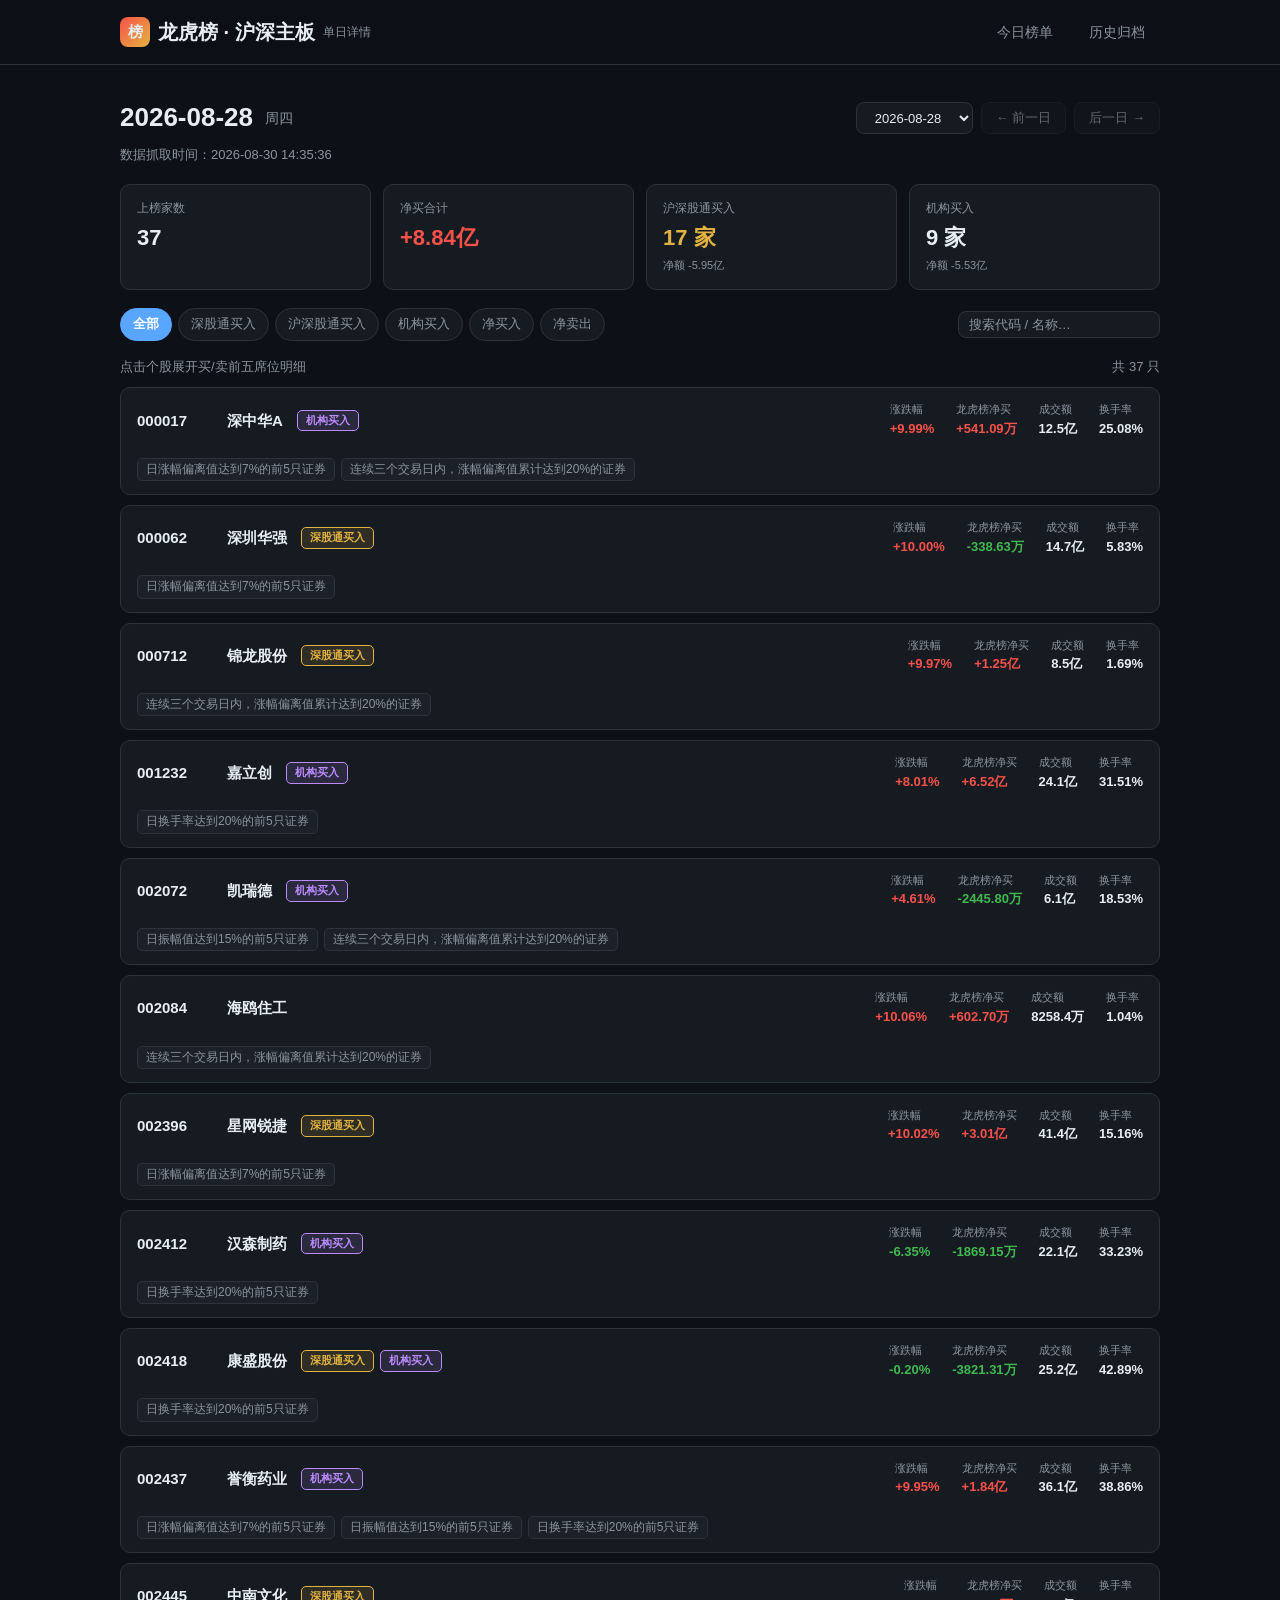
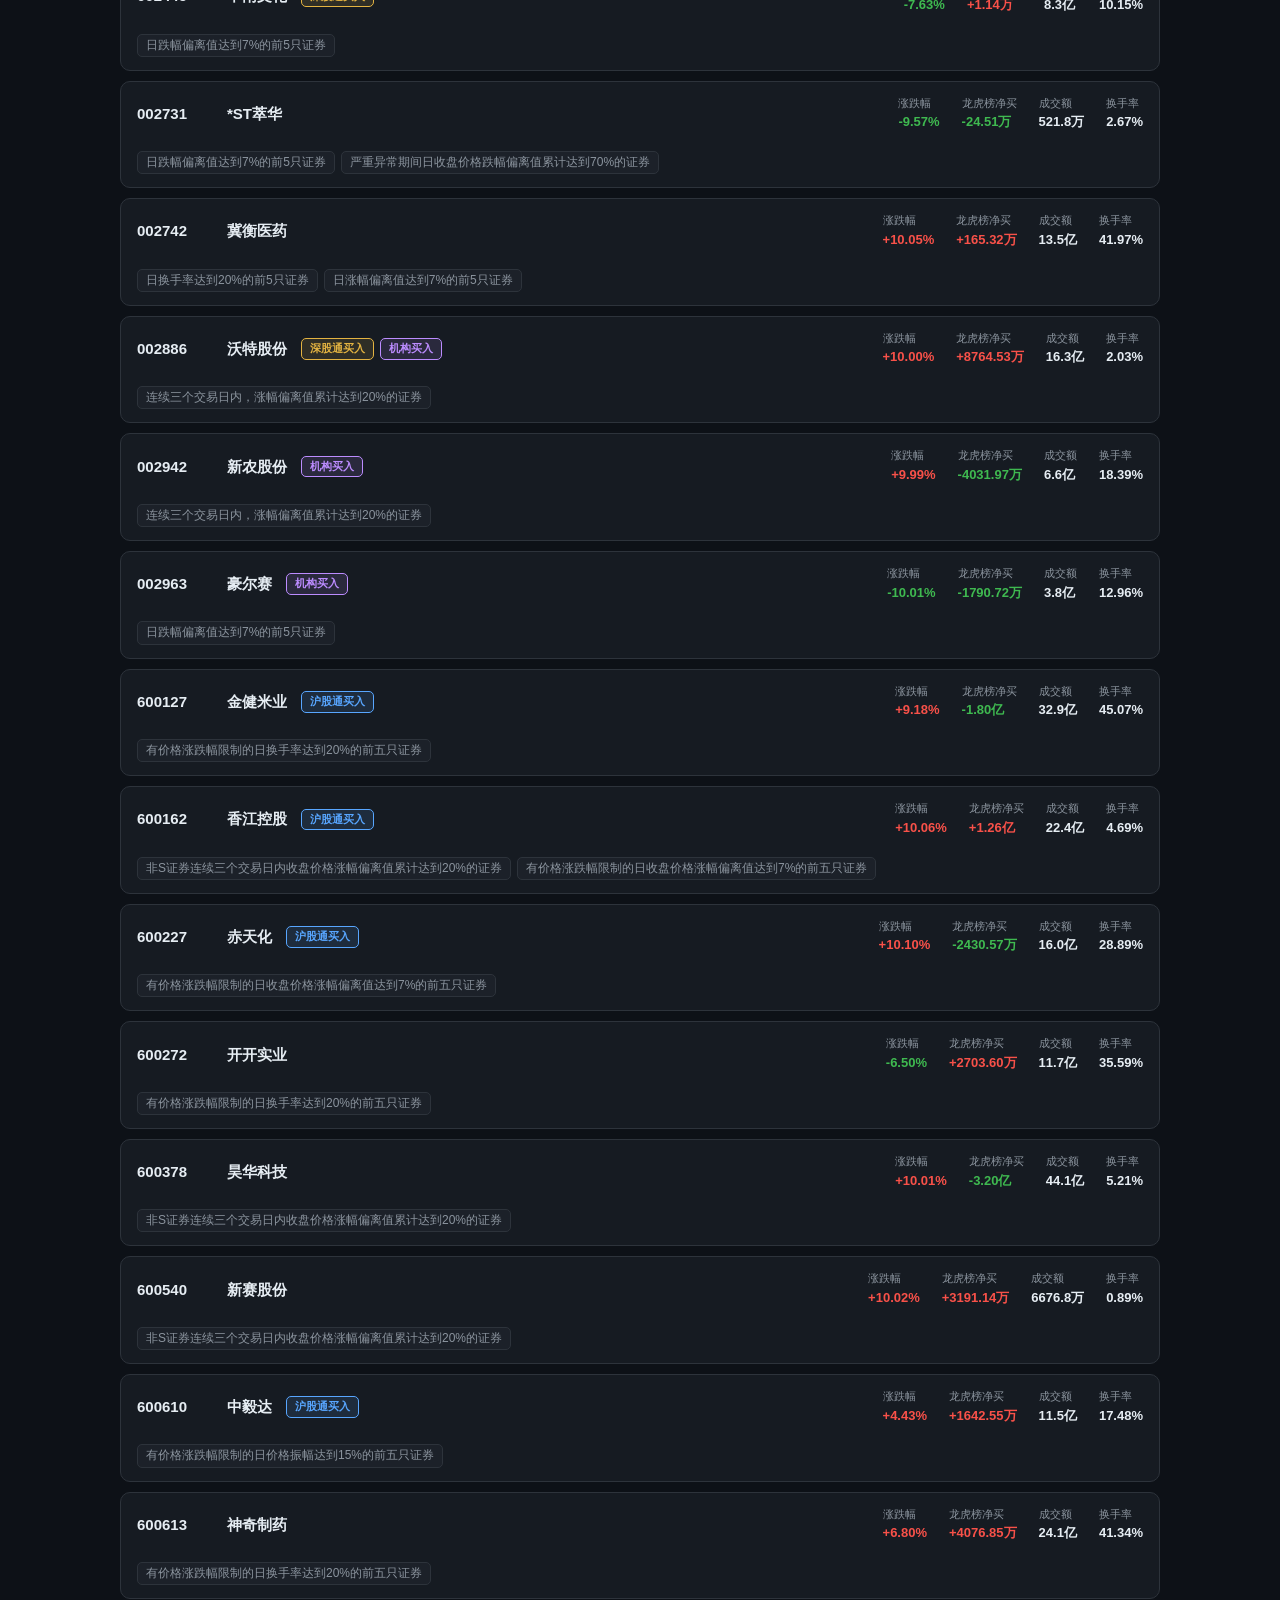
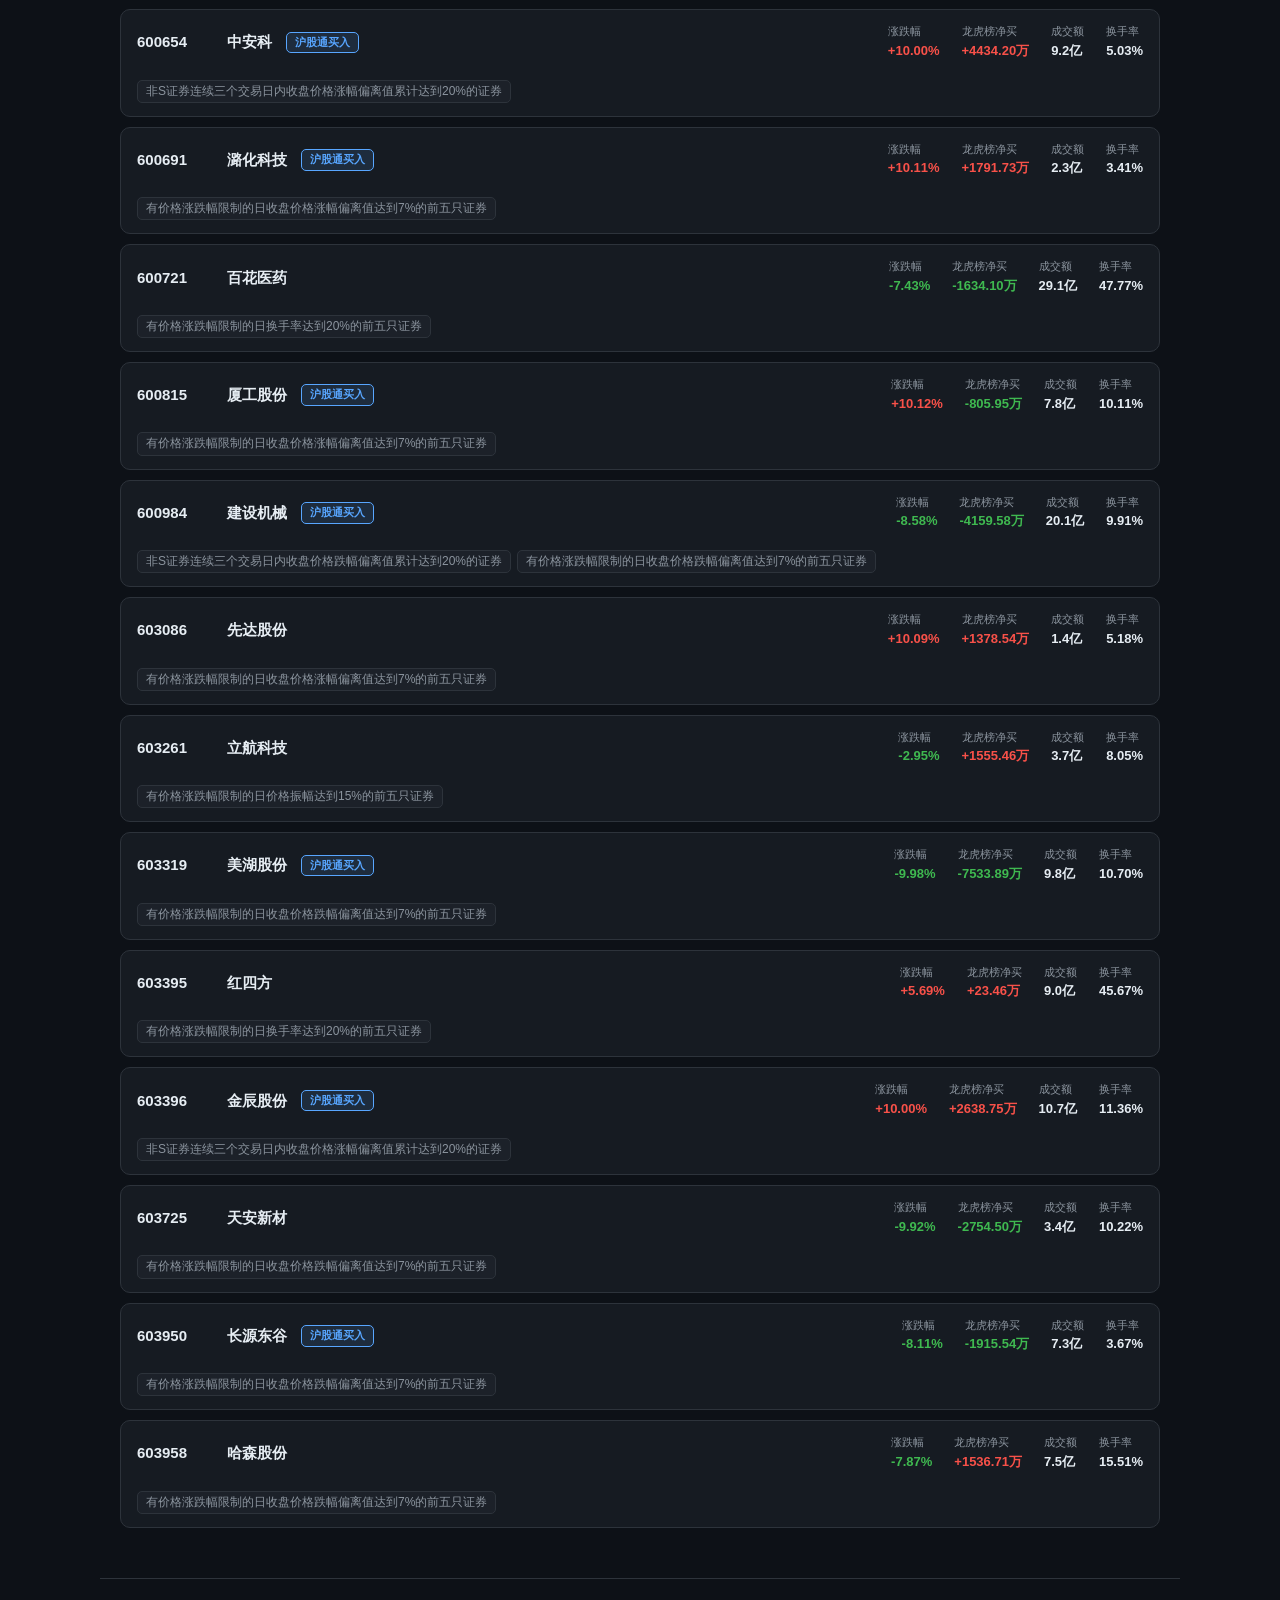
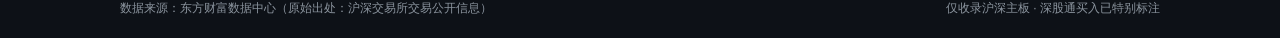
==== detail.html @ a37720f8 "init: 沪深主板龙虎榜静态站（GitHub Actions 每交易日20:00自动抓取 + Pages部署）" ====
<!DOCTYPE html>
<html lang="zh-CN">
<head>
  <meta charset="UTF-8">
  <meta name="viewport" content="width=device-width, initial-scale=1.0">
  <title>龙虎榜 · 沪深主板 详情</title>
  <meta name="description" content="沪深主板龙虎榜单日详情：买入前五、卖出前五席位及金额。">
  <link rel="stylesheet" href="assets/style.css">
</head>
<body>
  <div class="topbar">
    <div class="topbar-inner">
      <div class="brand">
        <span class="logo">榜</span>
        <span>龙虎榜 · 沪深主板</span>
        <span class="sub">单日详情</span>
      </div>
      <nav class="nav">
        <a href="index.html">今日榜单</a>
        <a href="history.html">历史归档</a>
      </nav>
    </div>
  </div>

  <div class="container">
    <div class="detail-top">
      <span class="detail-date" id="detail-date">—</span>
      <span class="detail-week" id="detail-week"></span>
      <div class="nav-btns">
        <select id="date-select" class="btn"></select>
        <button id="prev-btn" class="btn">← 前一日</button>
        <button id="next-btn" class="btn">后一日 →</button>
      </div>
    </div>
    <div class="page-sub" id="fetched-at"></div>

    <div id="summary" class="summary-grid"></div>

    <div class="toolbar">
      <div class="filter-group" id="filters">
        <span class="chip active" data-filter="all">全部</span>
        <span class="chip" data-filter="deep">深股通买入</span>
        <span class="chip" data-filter="gutong">沪深股通买入</span>
        <span class="chip" data-filter="org">机构买入</span>
        <span class="chip" data-filter="netup">净买入</span>
        <span class="chip" data-filter="netdown">净卖出</span>
      </div>
      <div class="search-box">
        <input id="search" type="text" placeholder="搜索代码 / 名称…">
      </div>
    </div>

    <div class="list-head">
      <span>点击个股展开买/卖前五席位明细</span>
      <span id="list-count"></span>
    </div>
    <div id="stock-list" class="stock-list">
      <div class="loading"><div class="spinner"></div>加载中…</div>
    </div>
  </div>

  <footer class="footer">
    <span>数据来源：东方财富数据中心（原始出处：沪深交易所交易公开信息）</span>
    <span>仅收录沪深主板 · 深股通买入已特别标注</span>
  </footer>

  <script src="assets/common.js"></script>
  <script src="assets/detail.js"></script>
</body>
</html>
---- assets/style.css ----
:root {
  --bg: #0d1117;
  --bg-card: #161b22;
  --bg-hover: #1c2129;
  --border: #2d333b;
  --text: #e6edf3;
  --text-dim: #8b949e;
  --accent: #58a6ff;
  --up: #f85149;        /* A股红涨 */
  --down: #3fb950;      /* A股绿跌 */
  --gold: #e3b341;      /* 深股通标注色 */
  --gold-bg: rgba(227, 179, 65, 0.12);
  --blue: #58a6ff;      /* 沪股通标注色 */
  --blue-bg: rgba(88, 166, 255, 0.12);
  --purple: #bc8cff;    /* 机构标注色 */
  --purple-bg: rgba(188, 140, 255, 0.12);
  --radius: 10px;
}

* { margin: 0; padding: 0; box-sizing: border-box; }

body {
  font-family: -apple-system, BlinkMacSystemFont, "Segoe UI", "PingFang SC",
    "Hiragino Sans GB", "Microsoft YaHei", sans-serif;
  background: var(--bg);
  color: var(--text);
  line-height: 1.6;
  min-height: 100vh;
}

a { color: var(--accent); text-decoration: none; }
a:hover { text-decoration: underline; }

/* ---------- 顶部导航 ---------- */
.topbar {
  position: sticky;
  top: 0;
  z-index: 100;
  background: rgba(13, 17, 23, 0.92);
  backdrop-filter: blur(8px);
  border-bottom: 1px solid var(--border);
}
.topbar-inner {
  max-width: 1080px;
  margin: 0 auto;
  padding: 14px 20px;
  display: flex;
  align-items: center;
  gap: 18px;
  flex-wrap: wrap;
}
.brand {
  font-size: 20px;
  font-weight: 700;
  color: var(--text);
  display: flex;
  align-items: center;
  gap: 8px;
}
.brand .logo {
  width: 30px; height: 30px;
  border-radius: 8px;
  background: linear-gradient(135deg, #f85149, #e3b341);
  display: inline-flex; align-items: center; justify-content: center;
  font-size: 15px;
}
.brand .sub { font-size: 12px; color: var(--text-dim); font-weight: 400; }
.nav { display: flex; gap: 6px; margin-left: auto; }
.nav a {
  padding: 6px 14px;
  border-radius: 8px;
  color: var(--text-dim);
  font-size: 14px;
  border: 1px solid transparent;
}
.nav a:hover { color: var(--text); text-decoration: none; background: var(--bg-hover); }
.nav a.active {
  color: var(--text);
  background: var(--bg-hover);
  border-color: var(--border);
  font-weight: 600;
}

/* ---------- 主容器 ---------- */
.container { max-width: 1080px; margin: 0 auto; padding: 20px; }

/* ---------- 汇总卡片 ---------- */
.summary-grid {
  display: grid;
  grid-template-columns: repeat(auto-fit, minmax(160px, 1fr));
  gap: 12px;
  margin: 18px 0;
}
.sum-card {
  background: var(--bg-card);
  border: 1px solid var(--border);
  border-radius: var(--radius);
  padding: 14px 16px;
}
.sum-card .label { font-size: 12px; color: var(--text-dim); }
.sum-card .value {
  font-size: 22px;
  font-weight: 700;
  margin-top: 2px;
  font-variant-numeric: tabular-nums;
}
.sum-card .value.gold { color: var(--gold); }
.sum-card .value.up { color: var(--up); }
.sum-card .value.down { color: var(--down); }
.sum-card .value.dim { color: var(--text); }
.sum-card .hint { font-size: 11px; color: var(--text-dim); margin-top: 2px; }

/* ---------- 工具栏（筛选 + 搜索） ---------- */
.toolbar {
  display: flex;
  align-items: center;
  gap: 10px;
  flex-wrap: wrap;
  margin: 8px 0 16px;
}
.filter-group { display: flex; gap: 6px; flex-wrap: wrap; }
.chip {
  padding: 5px 12px;
  border-radius: 999px;
  border: 1px solid var(--border);
  background: var(--bg-card);
  color: var(--text-dim);
  font-size: 13px;
  cursor: pointer;
  transition: all .15s;
}
.chip:hover { color: var(--text); border-color: var(--accent); }
.chip.active {
  background: var(--accent);
  border-color: var(--accent);
  color: #fff;
  font-weight: 600;
}
.search-box {
  margin-left: auto;
  display: flex;
  align-items: center;
  background: var(--bg-card);
  border: 1px solid var(--border);
  border-radius: 8px;
  padding: 5px 10px;
}
.search-box input {
  border: none;
  background: transparent;
  color: var(--text);
  outline: none;
  font-size: 13px;
  width: 180px;
}
.search-box input::placeholder { color: var(--text-dim); }

/* ---------- 榜单列表 ---------- */
.list-head {
  font-size: 13px;
  color: var(--text-dim);
  margin: 6px 0 10px;
  display: flex;
  justify-content: space-between;
  align-items: center;
}
.stock-list { display: flex; flex-direction: column; gap: 10px; }

.stock-card {
  background: var(--bg-card);
  border: 1px solid var(--border);
  border-radius: var(--radius);
  overflow: hidden;
  transition: border-color .15s;
}
.stock-card:hover { border-color: #3d444d; }
.stock-card .head {
  display: flex;
  align-items: center;
  gap: 14px;
  padding: 13px 16px;
  cursor: pointer;
  flex-wrap: wrap;
}
.stock-card .head:hover { background: var(--bg-hover); }
.stock-code {
  font-size: 15px;
  font-weight: 700;
  font-variant-numeric: tabular-nums;
  min-width: 76px;
}
.stock-name { font-size: 15px; font-weight: 600; }
.stock-tags { display: flex; gap: 6px; flex-wrap: wrap; }

.tag {
  font-size: 11px;
  padding: 1px 8px;
  border-radius: 5px;
  font-weight: 600;
  white-space: nowrap;
}
.tag.deep { color: var(--gold); background: var(--gold-bg); border: 1px solid var(--gold); }
.tag.hutong { color: var(--blue); background: var(--blue-bg); border: 1px solid var(--blue); }
.tag.org { color: var(--purple); background: var(--purple-bg); border: 1px solid var(--purple); }

.stock-metrics {
  display: flex;
  gap: 22px;
  margin-left: auto;
  font-size: 13px;
  align-items: center;
  flex-wrap: wrap;
}
.metric .m-label { font-size: 11px; color: var(--text-dim); }
.metric .m-value { font-weight: 600; font-variant-numeric: tabular-nums; }
.metric .m-value.up { color: var(--up); }
.metric .m-value.down { color: var(--down); }
.metric .m-value.gold { color: var(--gold); }

.stock-reason {
  width: 100%;
  font-size: 12px;
  color: var(--text-dim);
}
.stock-reason .reason-chip {
  display: inline-block;
  background: var(--bg-hover);
  border: 1px solid var(--border);
  padding: 1px 8px;
  border-radius: 5px;
  margin-right: 6px;
  margin-top: 4px;
}

/* ---------- 席位明细 ---------- */
.seat-body {
  border-top: 1px solid var(--border);
  padding: 14px 16px;
  display: grid;
  grid-template-columns: 1fr 1fr;
  gap: 14px;
}
@media (max-width: 700px) { .seat-body { grid-template-columns: 1fr; } }

.seat-col h4 {
  font-size: 13px;
  color: var(--text-dim);
  margin-bottom: 8px;
  font-weight: 600;
}
.seat-col h4 .side-tag {
  display: inline-block;
  font-size: 11px;
  padding: 0 7px;
  border-radius: 4px;
  margin-right: 6px;
}
.seat-col.buy h4 .side-tag { color: var(--up); background: rgba(248, 81, 73, .12); }
.seat-col.sell h4 .side-tag { color: var(--down); background: rgba(63, 185, 80, .12); }

.seat-row {
  display: flex;
  align-items: center;
  gap: 10px;
  padding: 6px 8px;
  border-radius: 6px;
  font-size: 13px;
  font-variant-numeric: tabular-nums;
}
.seat-row + .seat-row { border-top: 1px solid rgba(255,255,255,.04); }
.seat-row .rank {
  width: 34px;
  height: 22px;
  line-height: 22px;
  text-align: center;
  border-radius: 4px;
  font-size: 12px;
  font-weight: 600;
  background: var(--bg-hover);
  color: var(--text-dim);
  flex-shrink: 0;
}
.seat-row .sname {
  flex: 1;
  overflow: hidden;
  text-overflow: ellipsis;
  white-space: nowrap;
}
.seat-row .samt {
  font-weight: 600;
  text-align: right;
  white-space: nowrap;
}
.seat-row .snet {
  width: 90px;
  text-align: right;
  font-size: 12px;
  white-space: nowrap;
}
.seat-row .snet.up { color: var(--up); }
.seat-row .snet.down { color: var(--down); }
.seat-row .st { display: inline-flex; gap: 4px; }

/* 深股通/沪股通/机构席位的金色/蓝色/紫色高亮行 */
.seat-row.deep { background: var(--gold-bg); }
.seat-row.hutong { background: var(--blue-bg); }
.seat-row.org { background: var(--purple-bg); }

/* ---------- 空状态 ---------- */
.empty {
  text-align: center;
  color: var(--text-dim);
  padding: 48px 20px;
  background: var(--bg-card);
  border: 1px dashed var(--border);
  border-radius: var(--radius);
}
.empty .big { font-size: 40px; margin-bottom: 10px; }

/* ---------- 历史页 ---------- */
.page-title { font-size: 22px; font-weight: 700; margin: 10px 0 4px; }
.page-sub { color: var(--text-dim); font-size: 13px; margin-bottom: 16px; }

.month-group { margin-bottom: 22px; }
.month-label {
  font-size: 14px;
  font-weight: 700;
  color: var(--text);
  margin-bottom: 10px;
  display: flex;
  align-items: center;
  gap: 8px;
}
.month-label::after {
  content: '';
  flex: 1;
  height: 1px;
  background: var(--border);
}
.day-list { display: grid; grid-template-columns: repeat(auto-fill, minmax(300px, 1fr)); gap: 10px; }
.day-card {
  background: var(--bg-card);
  border: 1px solid var(--border);
  border-radius: var(--radius);
  padding: 12px 14px;
  display: flex;
  align-items: center;
  gap: 14px;
  cursor: pointer;
  transition: border-color .15s, transform .1s;
}
.day-card:hover { border-color: var(--accent); transform: translateY(-1px); }
.day-card .d-date {
  font-size: 15px;
  font-weight: 700;
  font-variant-numeric: tabular-nums;
  min-width: 88px;
}
.day-card .d-week { font-size: 11px; color: var(--text-dim); }
.day-card .d-metrics { margin-left: auto; text-align: right; font-size: 13px; }
.day-card .d-metrics .cnt { font-size: 20px; font-weight: 700; }
.day-card .d-metrics .sub { font-size: 11px; color: var(--text-dim); }
.day-card .d-arrow { color: var(--text-dim); }

/* ---------- 详情页 ---------- */
.detail-top {
  display: flex;
  align-items: center;
  gap: 12px;
  margin: 12px 0 6px;
  flex-wrap: wrap;
}
.detail-date {
  font-size: 26px;
  font-weight: 700;
  font-variant-numeric: tabular-nums;
}
.detail-week { color: var(--text-dim); font-size: 14px; }
.nav-btns { margin-left: auto; display: flex; gap: 8px; }
.btn {
  padding: 6px 14px;
  border-radius: 8px;
  border: 1px solid var(--border);
  background: var(--bg-card);
  color: var(--text);
  font-size: 13px;
  cursor: pointer;
}
.btn:hover { border-color: var(--accent); }
.btn:disabled { opacity: .4; cursor: not-allowed; }

/* ---------- 页脚 ---------- */
.footer {
  max-width: 1080px;
  margin: 30px auto 0;
  padding: 20px;
  border-top: 1px solid var(--border);
  color: var(--text-dim);
  font-size: 12px;
  display: flex;
  justify-content: space-between;
  flex-wrap: wrap;
  gap: 8px;
}

/* ---------- loading ---------- */
.loading { text-align: center; padding: 40px; color: var(--text-dim); }
.spinner {
  width: 28px; height: 28px;
  border: 3px solid var(--border);
  border-top-color: var(--accent);
  border-radius: 50%;
  margin: 0 auto 12px;
  animation: spin .8s linear infinite;
}
@keyframes spin { to { transform: rotate(360deg); } }
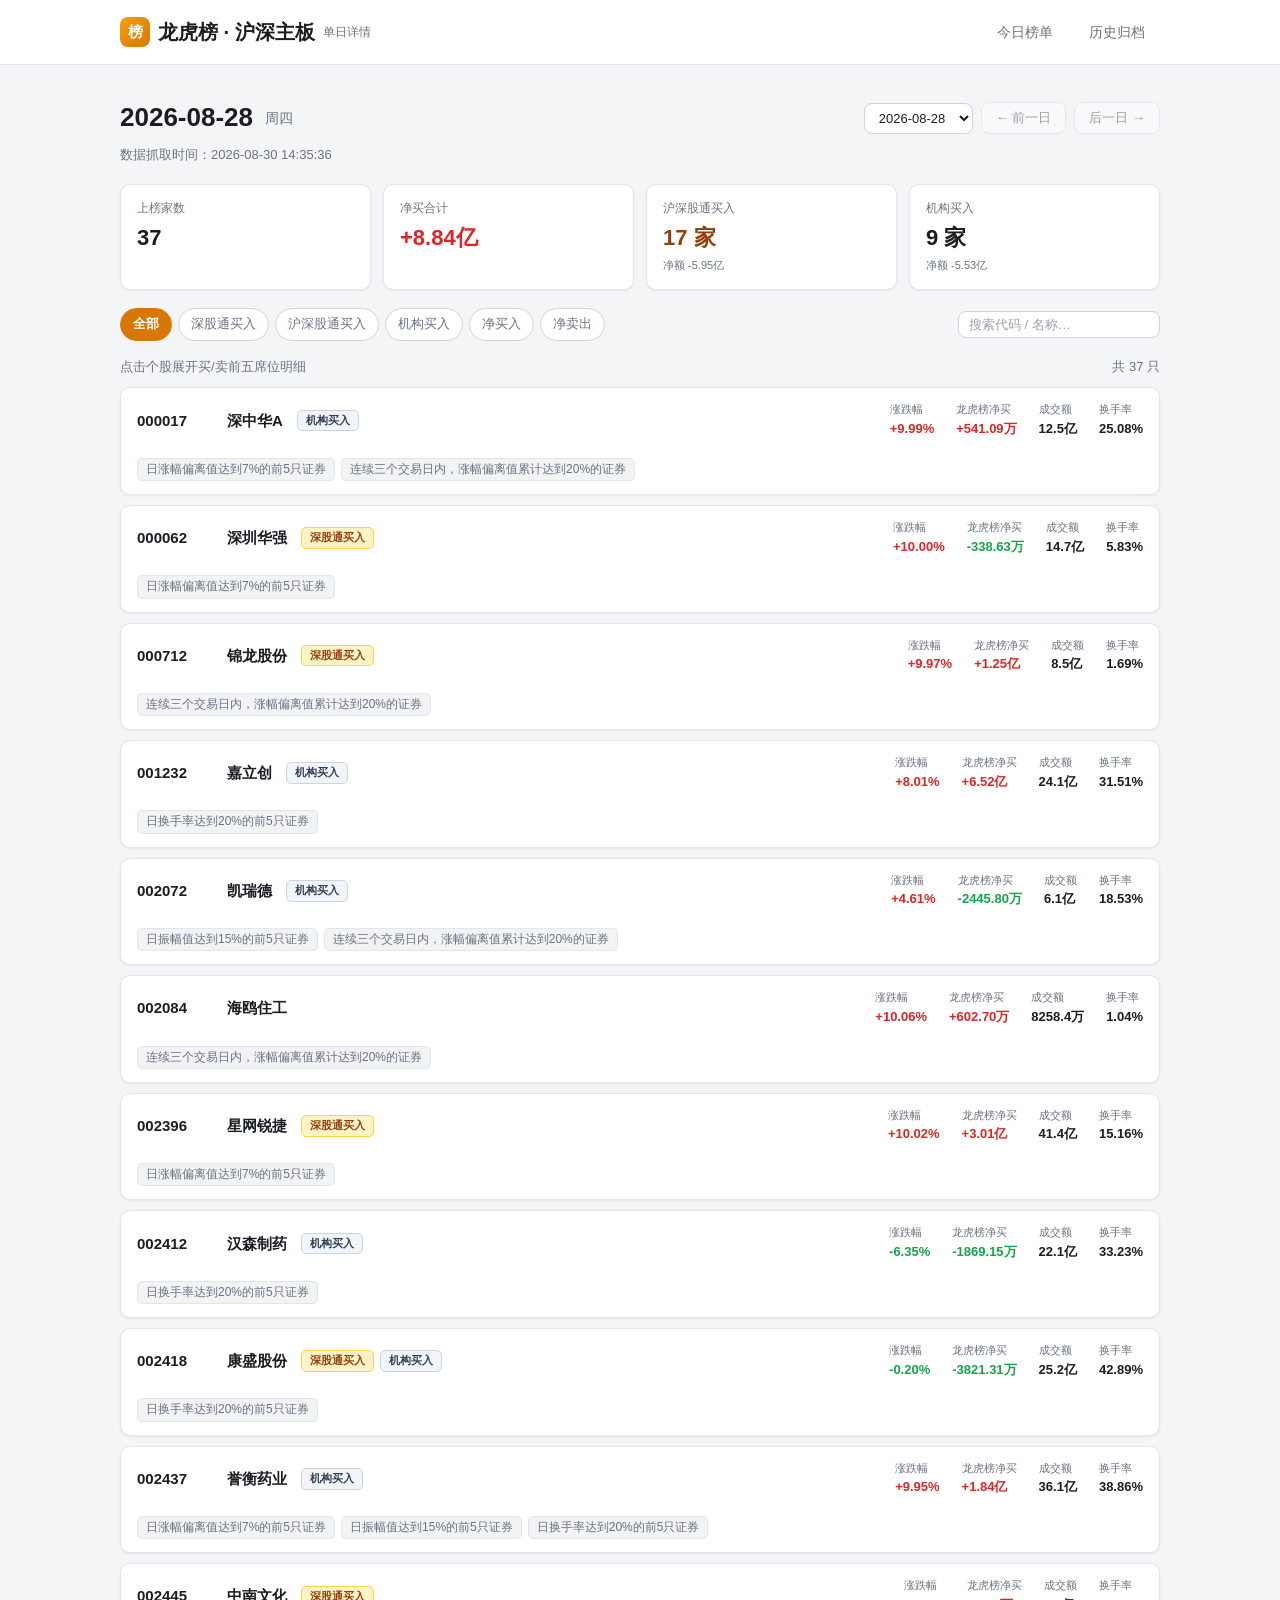
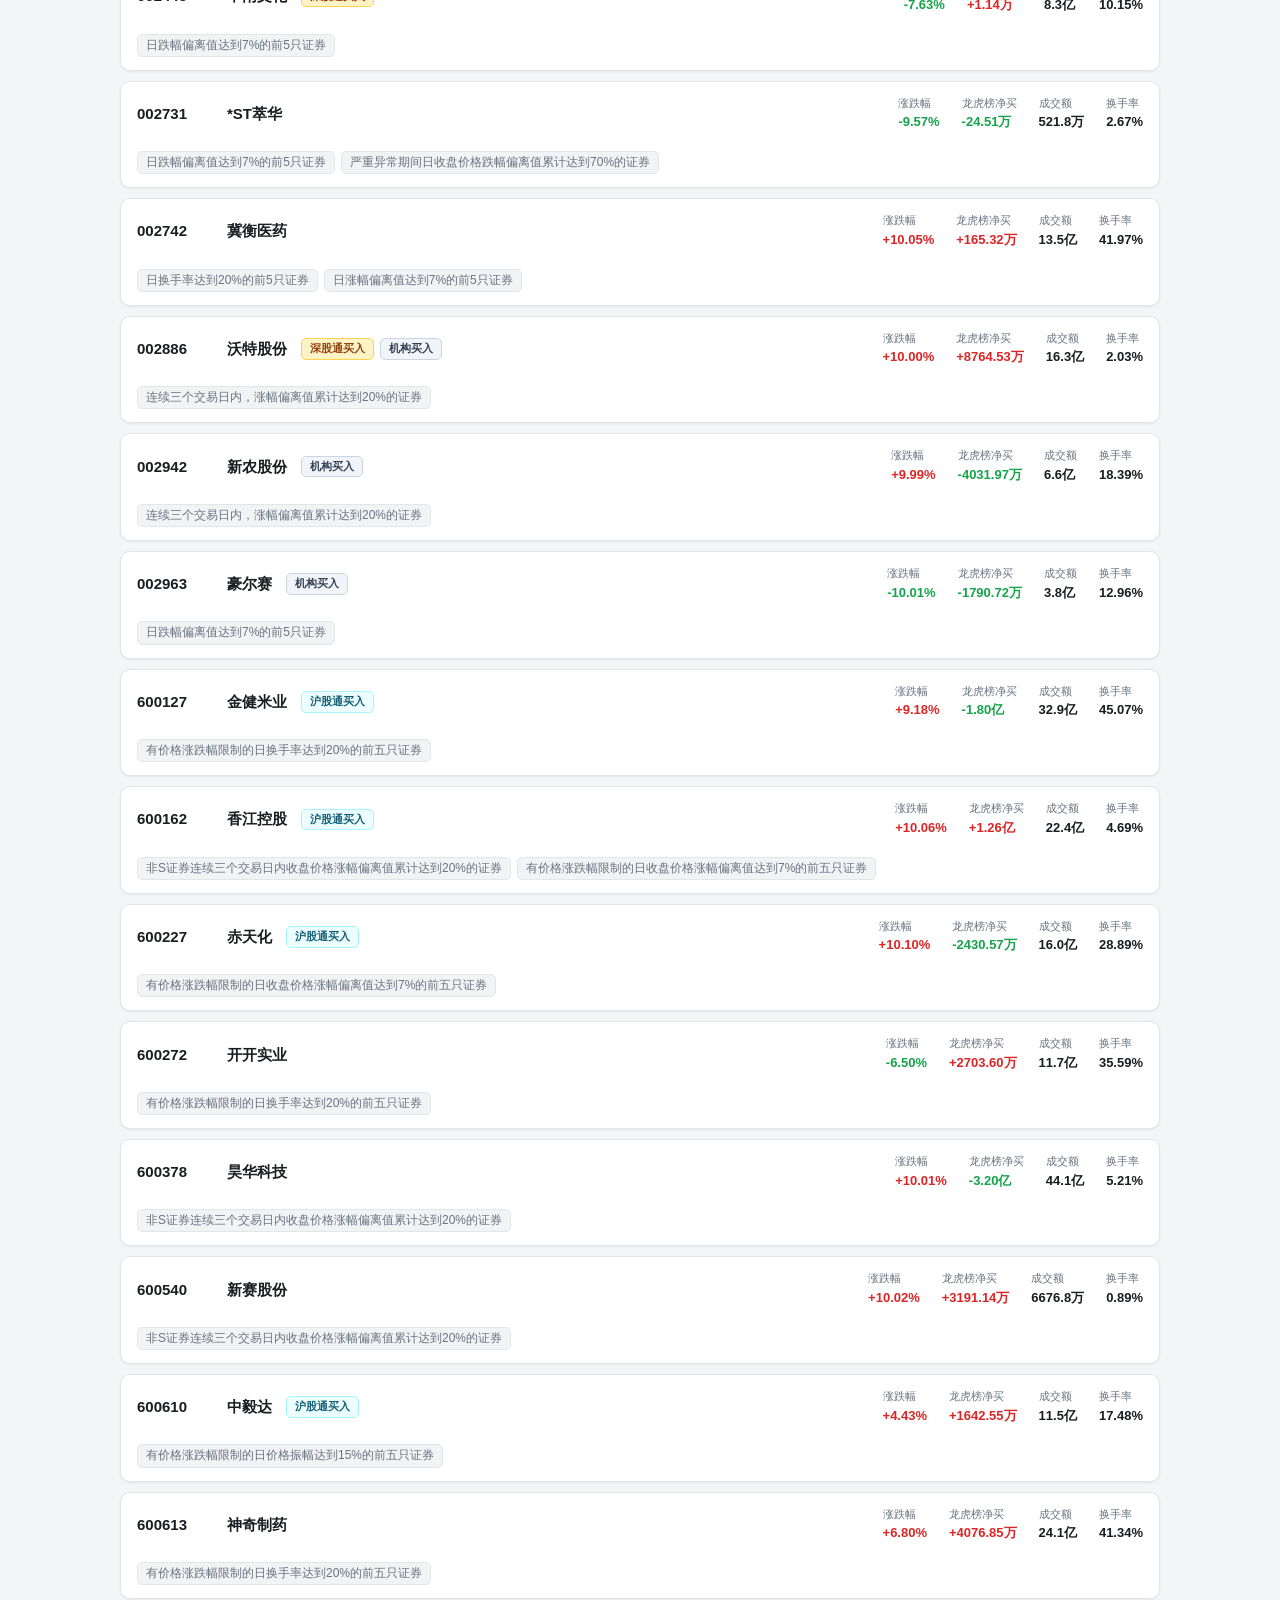
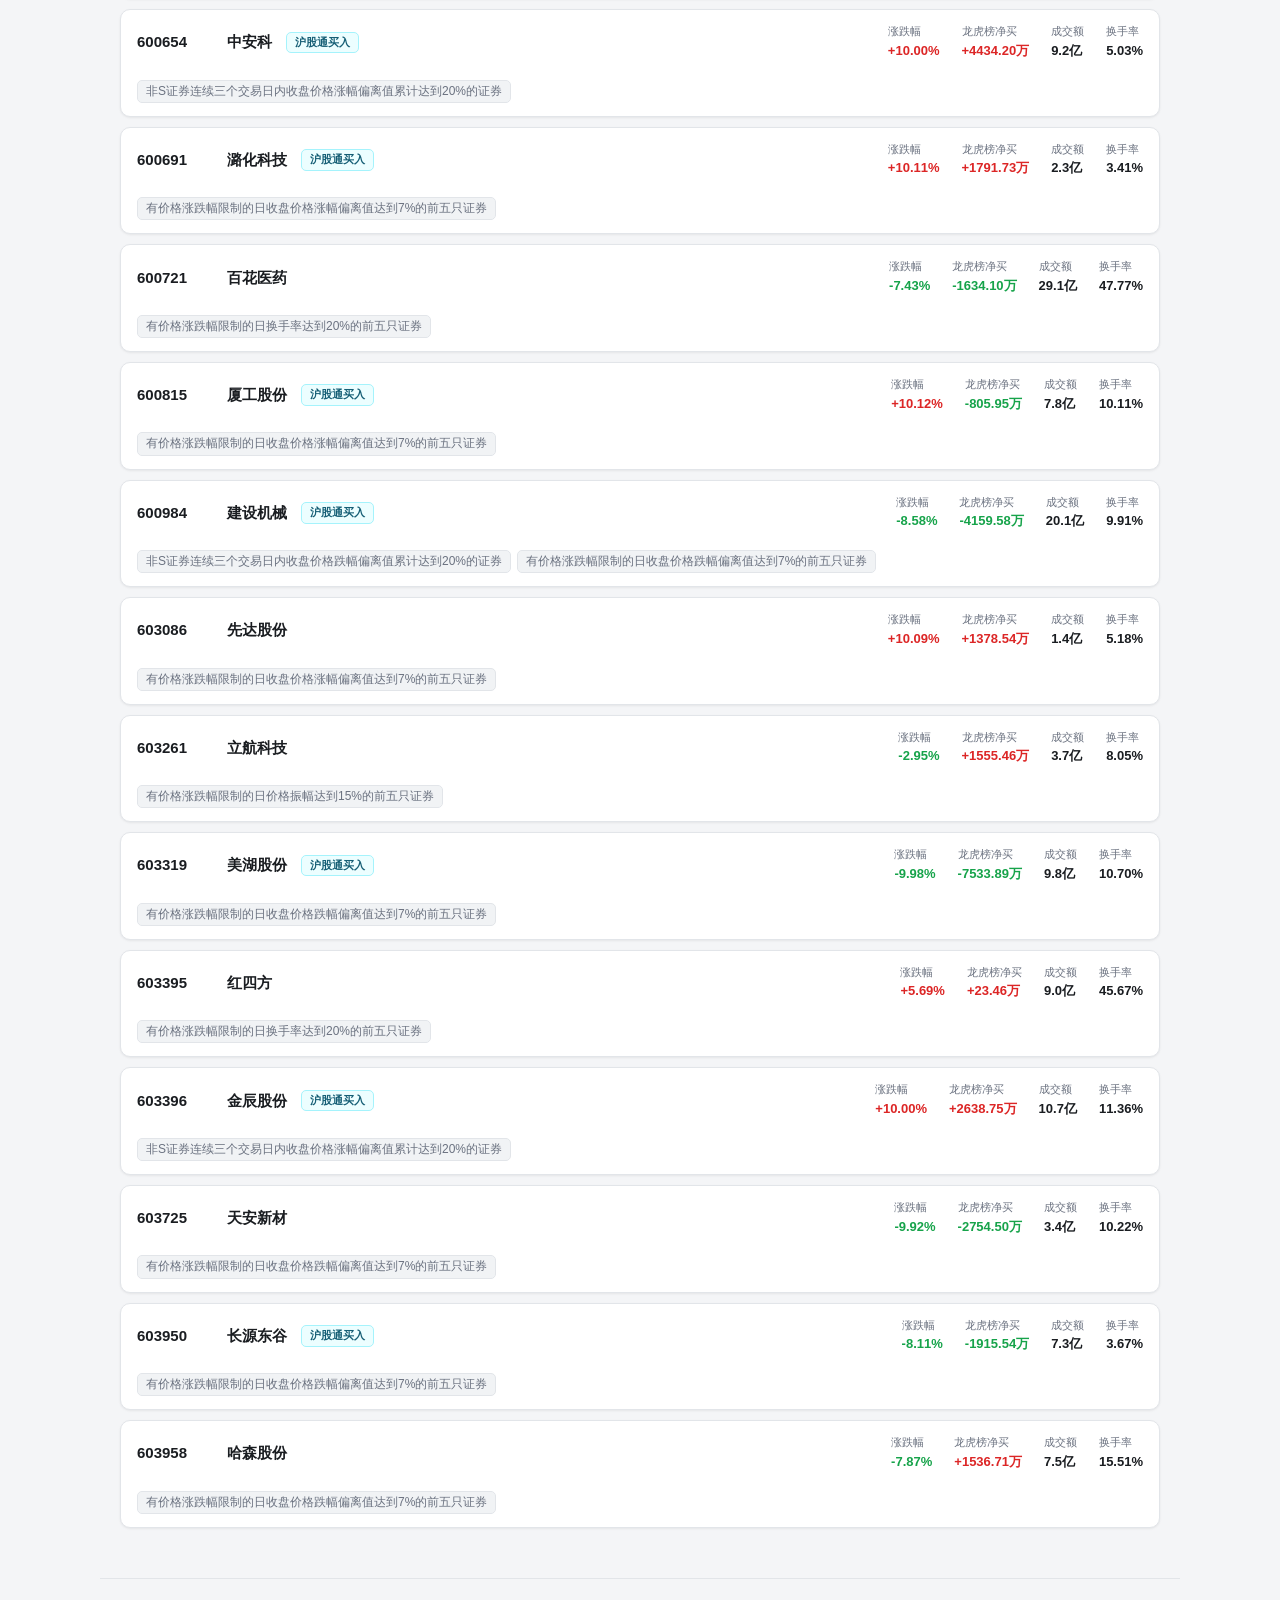
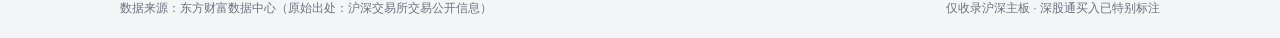
==== commit 66f74c1f: "chore: 静态资源加版本号强制刷新缓存" ====
--- a/detail.html
+++ b/detail.html
@@ -5,7 +5,7 @@
   <meta name="viewport" content="width=device-width, initial-scale=1.0">
   <title>龙虎榜 · 沪深主板 详情</title>
   <meta name="description" content="沪深主板龙虎榜单日详情：买入前五、卖出前五席位及金额。">
-  <link rel="stylesheet" href="assets/style.css">
+  <link rel="stylesheet" href="assets/style.css?v=2">
 </head>
 <body>
   <div class="topbar">
@@ -64,7 +64,7 @@
     <span>仅收录沪深主板 · 深股通买入已特别标注</span>
   </footer>
 
-  <script src="assets/common.js"></script>
-  <script src="assets/detail.js"></script>
+  <script src="assets/common.js?v=2"></script>
+  <script src="assets/detail.js?v=2"></script>
 </body>
 </html>
--- a/assets/style.css
+++ b/assets/style.css
@@ -1,20 +1,29 @@
 :root {
-  --bg: #0d1117;
-  --bg-card: #161b22;
-  --bg-hover: #1c2129;
-  --border: #2d333b;
-  --text: #e6edf3;
-  --text-dim: #8b949e;
-  --accent: #58a6ff;
-  --up: #f85149;        /* A股红涨 */
-  --down: #3fb950;      /* A股绿跌 */
-  --gold: #e3b341;      /* 深股通标注色 */
-  --gold-bg: rgba(227, 179, 65, 0.12);
-  --blue: #58a6ff;      /* 沪股通标注色 */
-  --blue-bg: rgba(88, 166, 255, 0.12);
-  --purple: #bc8cff;    /* 机构标注色 */
-  --purple-bg: rgba(188, 140, 255, 0.12);
+  /* 浅色专业金融主题 */
+  --bg: #f4f5f7;
+  --bg-card: #ffffff;
+  --bg-hover: #f8f9fa;
+  --bg-soft: #f1f3f5;
+  --border: #e2e5e9;
+  --border-strong: #d0d4da;
+  --text: #1a1d21;
+  --text-dim: #6b7280;
+  --text-faint: #9aa1ab;
+  --accent: #d97706;          /* 琥珀色：品牌/深股通 */
+  --accent-soft: #fef3c7;
+  --accent-deep: #92400e;
+  --up: #dc2626;               /* A股红涨 */
+  --up-soft: #fef2f2;
+  --down: #16a34a;             /* A股绿跌 */
+  --down-soft: #f0fdf4;
+  --hutong: #0891b2;           /* 沪股通：青色（不用蓝紫） */
+  --hutong-soft: #ecfeff;
+  --hutong-deep: #155e75;
+  --org: #475569;              /* 机构：石板灰 */
+  --org-soft: #f1f5f9;
+  --org-deep: #334155;
   --radius: 10px;
+  --shadow: 0 1px 3px rgba(0,0,0,.04), 0 1px 2px rgba(0,0,0,.03);
 }
 
 * { margin: 0; padding: 0; box-sizing: border-box; }
@@ -28,7 +37,7 @@
   min-height: 100vh;
 }
 
-a { color: var(--accent); text-decoration: none; }
+a { color: var(--accent-deep); text-decoration: none; }
 a:hover { text-decoration: underline; }
 
 /* ---------- 顶部导航 ---------- */
@@ -36,7 +45,7 @@
   position: sticky;
   top: 0;
   z-index: 100;
-  background: rgba(13, 17, 23, 0.92);
+  background: rgba(255, 255, 255, 0.92);
   backdrop-filter: blur(8px);
   border-bottom: 1px solid var(--border);
 }
@@ -60,9 +69,10 @@
 .brand .logo {
   width: 30px; height: 30px;
   border-radius: 8px;
-  background: linear-gradient(135deg, #f85149, #e3b341);
+  background: linear-gradient(135deg, #f59e0b, #d97706);
   display: inline-flex; align-items: center; justify-content: center;
   font-size: 15px;
+  color: #fff;
 }
 .brand .sub { font-size: 12px; color: var(--text-dim); font-weight: 400; }
 .nav { display: flex; gap: 6px; margin-left: auto; }
@@ -75,9 +85,9 @@
 }
 .nav a:hover { color: var(--text); text-decoration: none; background: var(--bg-hover); }
 .nav a.active {
-  color: var(--text);
-  background: var(--bg-hover);
-  border-color: var(--border);
+  color: var(--accent-deep);
+  background: var(--accent-soft);
+  border-color: #fde68a;
   font-weight: 600;
 }
 
@@ -96,6 +106,7 @@
   border: 1px solid var(--border);
   border-radius: var(--radius);
   padding: 14px 16px;
+  box-shadow: var(--shadow);
 }
 .sum-card .label { font-size: 12px; color: var(--text-dim); }
 .sum-card .value {
@@ -104,7 +115,7 @@
   margin-top: 2px;
   font-variant-numeric: tabular-nums;
 }
-.sum-card .value.gold { color: var(--gold); }
+.sum-card .value.accent { color: var(--accent-deep); }
 .sum-card .value.up { color: var(--up); }
 .sum-card .value.down { color: var(--down); }
 .sum-card .value.dim { color: var(--text); }
@@ -122,7 +133,7 @@
 .chip {
   padding: 5px 12px;
   border-radius: 999px;
-  border: 1px solid var(--border);
+  border: 1px solid var(--border-strong);
   background: var(--bg-card);
   color: var(--text-dim);
   font-size: 13px;
@@ -141,7 +152,7 @@
   display: flex;
   align-items: center;
   background: var(--bg-card);
-  border: 1px solid var(--border);
+  border: 1px solid var(--border-strong);
   border-radius: 8px;
   padding: 5px 10px;
 }
@@ -153,7 +164,7 @@
   font-size: 13px;
   width: 180px;
 }
-.search-box input::placeholder { color: var(--text-dim); }
+.search-box input::placeholder { color: var(--text-faint); }
 
 /* ---------- 榜单列表 ---------- */
 .list-head {
@@ -171,9 +182,10 @@
   border: 1px solid var(--border);
   border-radius: var(--radius);
   overflow: hidden;
-  transition: border-color .15s;
-}
-.stock-card:hover { border-color: #3d444d; }
+  transition: border-color .15s, box-shadow .15s;
+  box-shadow: var(--shadow);
+}
+.stock-card:hover { border-color: var(--border-strong); box-shadow: 0 2px 8px rgba(0,0,0,.06); }
 .stock-card .head {
   display: flex;
   align-items: center;
@@ -188,6 +200,7 @@
   font-weight: 700;
   font-variant-numeric: tabular-nums;
   min-width: 76px;
+  color: var(--text);
 }
 .stock-name { font-size: 15px; font-weight: 600; }
 .stock-tags { display: flex; gap: 6px; flex-wrap: wrap; }
@@ -199,9 +212,9 @@
   font-weight: 600;
   white-space: nowrap;
 }
-.tag.deep { color: var(--gold); background: var(--gold-bg); border: 1px solid var(--gold); }
-.tag.hutong { color: var(--blue); background: var(--blue-bg); border: 1px solid var(--blue); }
-.tag.org { color: var(--purple); background: var(--purple-bg); border: 1px solid var(--purple); }
+.tag.deep { color: var(--accent-deep); background: var(--accent-soft); border: 1px solid #fcd34d; }
+.tag.hutong { color: var(--hutong-deep); background: var(--hutong-soft); border: 1px solid #a5f3fc; }
+.tag.org { color: var(--org-deep); background: var(--org-soft); border: 1px solid #cbd5e1; }
 
 .stock-metrics {
   display: flex;
@@ -215,7 +228,7 @@
 .metric .m-value { font-weight: 600; font-variant-numeric: tabular-nums; }
 .metric .m-value.up { color: var(--up); }
 .metric .m-value.down { color: var(--down); }
-.metric .m-value.gold { color: var(--gold); }
+.metric .m-value.accent { color: var(--accent-deep); }
 
 .stock-reason {
   width: 100%;
@@ -224,7 +237,7 @@
 }
 .stock-reason .reason-chip {
   display: inline-block;
-  background: var(--bg-hover);
+  background: var(--bg-soft);
   border: 1px solid var(--border);
   padding: 1px 8px;
   border-radius: 5px;
@@ -239,6 +252,7 @@
   display: grid;
   grid-template-columns: 1fr 1fr;
   gap: 14px;
+  background: #fafbfc;
 }
 @media (max-width: 700px) { .seat-body { grid-template-columns: 1fr; } }
 
@@ -247,64 +261,78 @@
   color: var(--text-dim);
   margin-bottom: 8px;
   font-weight: 600;
+  display: flex;
+  align-items: center;
 }
 .seat-col h4 .side-tag {
   display: inline-block;
   font-size: 11px;
-  padding: 0 7px;
+  padding: 1px 8px;
   border-radius: 4px;
-  margin-right: 6px;
-}
-.seat-col.buy h4 .side-tag { color: var(--up); background: rgba(248, 81, 73, .12); }
-.seat-col.sell h4 .side-tag { color: var(--down); background: rgba(63, 185, 80, .12); }
+  margin-right: 8px;
+  font-weight: 700;
+}
+.seat-col.buy h4 .side-tag { color: var(--up); background: var(--up-soft); }
+.seat-col.sell h4 .side-tag { color: var(--down); background: var(--down-soft); }
 
 .seat-row {
   display: flex;
   align-items: center;
   gap: 10px;
-  padding: 6px 8px;
+  padding: 8px 10px;
   border-radius: 6px;
   font-size: 13px;
   font-variant-numeric: tabular-nums;
-}
-.seat-row + .seat-row { border-top: 1px solid rgba(255,255,255,.04); }
+  min-width: 0;
+}
+.seat-row + .seat-row { border-top: 1px solid var(--border); }
 .seat-row .rank {
-  width: 34px;
+  flex-shrink: 0;
+  width: 36px;
   height: 22px;
   line-height: 22px;
   text-align: center;
   border-radius: 4px;
   font-size: 12px;
   font-weight: 600;
-  background: var(--bg-hover);
-  color: var(--text-dim);
-  flex-shrink: 0;
+  background: var(--bg-soft);
+  color: var(--text-dim);
 }
 .seat-row .sname {
-  flex: 1;
+  flex: 1 1 auto;
+  min-width: 0;
   overflow: hidden;
   text-overflow: ellipsis;
   white-space: nowrap;
+  color: var(--text);
+}
+.seat-row .st {
+  flex-shrink: 0;
+  display: inline-flex;
+  gap: 4px;
 }
 .seat-row .samt {
-  font-weight: 600;
+  flex-shrink: 0;
+  width: 104px;
   text-align: right;
+  font-weight: 600;
   white-space: nowrap;
+  color: var(--text);
 }
 .seat-row .snet {
-  width: 90px;
+  flex-shrink: 0;
+  width: 96px;
   text-align: right;
   font-size: 12px;
   white-space: nowrap;
 }
 .seat-row .snet.up { color: var(--up); }
 .seat-row .snet.down { color: var(--down); }
-.seat-row .st { display: inline-flex; gap: 4px; }
-
-/* 深股通/沪股通/机构席位的金色/蓝色/紫色高亮行 */
-.seat-row.deep { background: var(--gold-bg); }
-.seat-row.hutong { background: var(--blue-bg); }
-.seat-row.org { background: var(--purple-bg); }
+
+/* 深股通/沪股通/机构席位的高亮行 */
+.seat-row.deep { background: var(--accent-soft); }
+.seat-row.hutong { background: var(--hutong-soft); }
+.seat-row.org { background: var(--org-soft); }
 
 /* ---------- 空状态 ---------- */
 .empty {
@@ -312,13 +340,13 @@
   color: var(--text-dim);
   padding: 48px 20px;
   background: var(--bg-card);
-  border: 1px dashed var(--border);
+  border: 1px dashed var(--border-strong);
   border-radius: var(--radius);
 }
 .empty .big { font-size: 40px; margin-bottom: 10px; }
 
 /* ---------- 历史页 ---------- */
-.page-title { font-size: 22px; font-weight: 700; margin: 10px 0 4px; }
+.page-title { font-size: 22px; font-weight: 700; margin: 10px 0 4px; color: var(--text); }
 .page-sub { color: var(--text-dim); font-size: 13px; margin-bottom: 16px; }
 
 .month-group { margin-bottom: 22px; }
@@ -347,9 +375,10 @@
   align-items: center;
   gap: 14px;
   cursor: pointer;
-  transition: border-color .15s, transform .1s;
-}
-.day-card:hover { border-color: var(--accent); transform: translateY(-1px); }
+  transition: border-color .15s, transform .1s, box-shadow .15s;
+  box-shadow: var(--shadow);
+}
+.day-card:hover { border-color: var(--accent); transform: translateY(-1px); box-shadow: 0 2px 8px rgba(0,0,0,.06); }
 .day-card .d-date {
   font-size: 15px;
   font-weight: 700;
@@ -360,7 +389,7 @@
 .day-card .d-metrics { margin-left: auto; text-align: right; font-size: 13px; }
 .day-card .d-metrics .cnt { font-size: 20px; font-weight: 700; }
 .day-card .d-metrics .sub { font-size: 11px; color: var(--text-dim); }
-.day-card .d-arrow { color: var(--text-dim); }
+.day-card .d-arrow { color: var(--text-faint); font-size: 18px; }
 
 /* ---------- 详情页 ---------- */
 .detail-top {
@@ -376,18 +405,19 @@
   font-variant-numeric: tabular-nums;
 }
 .detail-week { color: var(--text-dim); font-size: 14px; }
-.nav-btns { margin-left: auto; display: flex; gap: 8px; }
+.nav-btns { margin-left: auto; display: flex; gap: 8px; align-items: center; }
 .btn {
   padding: 6px 14px;
   border-radius: 8px;
-  border: 1px solid var(--border);
+  border: 1px solid var(--border-strong);
   background: var(--bg-card);
   color: var(--text);
   font-size: 13px;
   cursor: pointer;
 }
-.btn:hover { border-color: var(--accent); }
+.btn:hover { border-color: var(--accent); color: var(--accent-deep); }
 .btn:disabled { opacity: .4; cursor: not-allowed; }
+select.btn { padding: 6px 10px; }
 
 /* ---------- 页脚 ---------- */
 .footer {
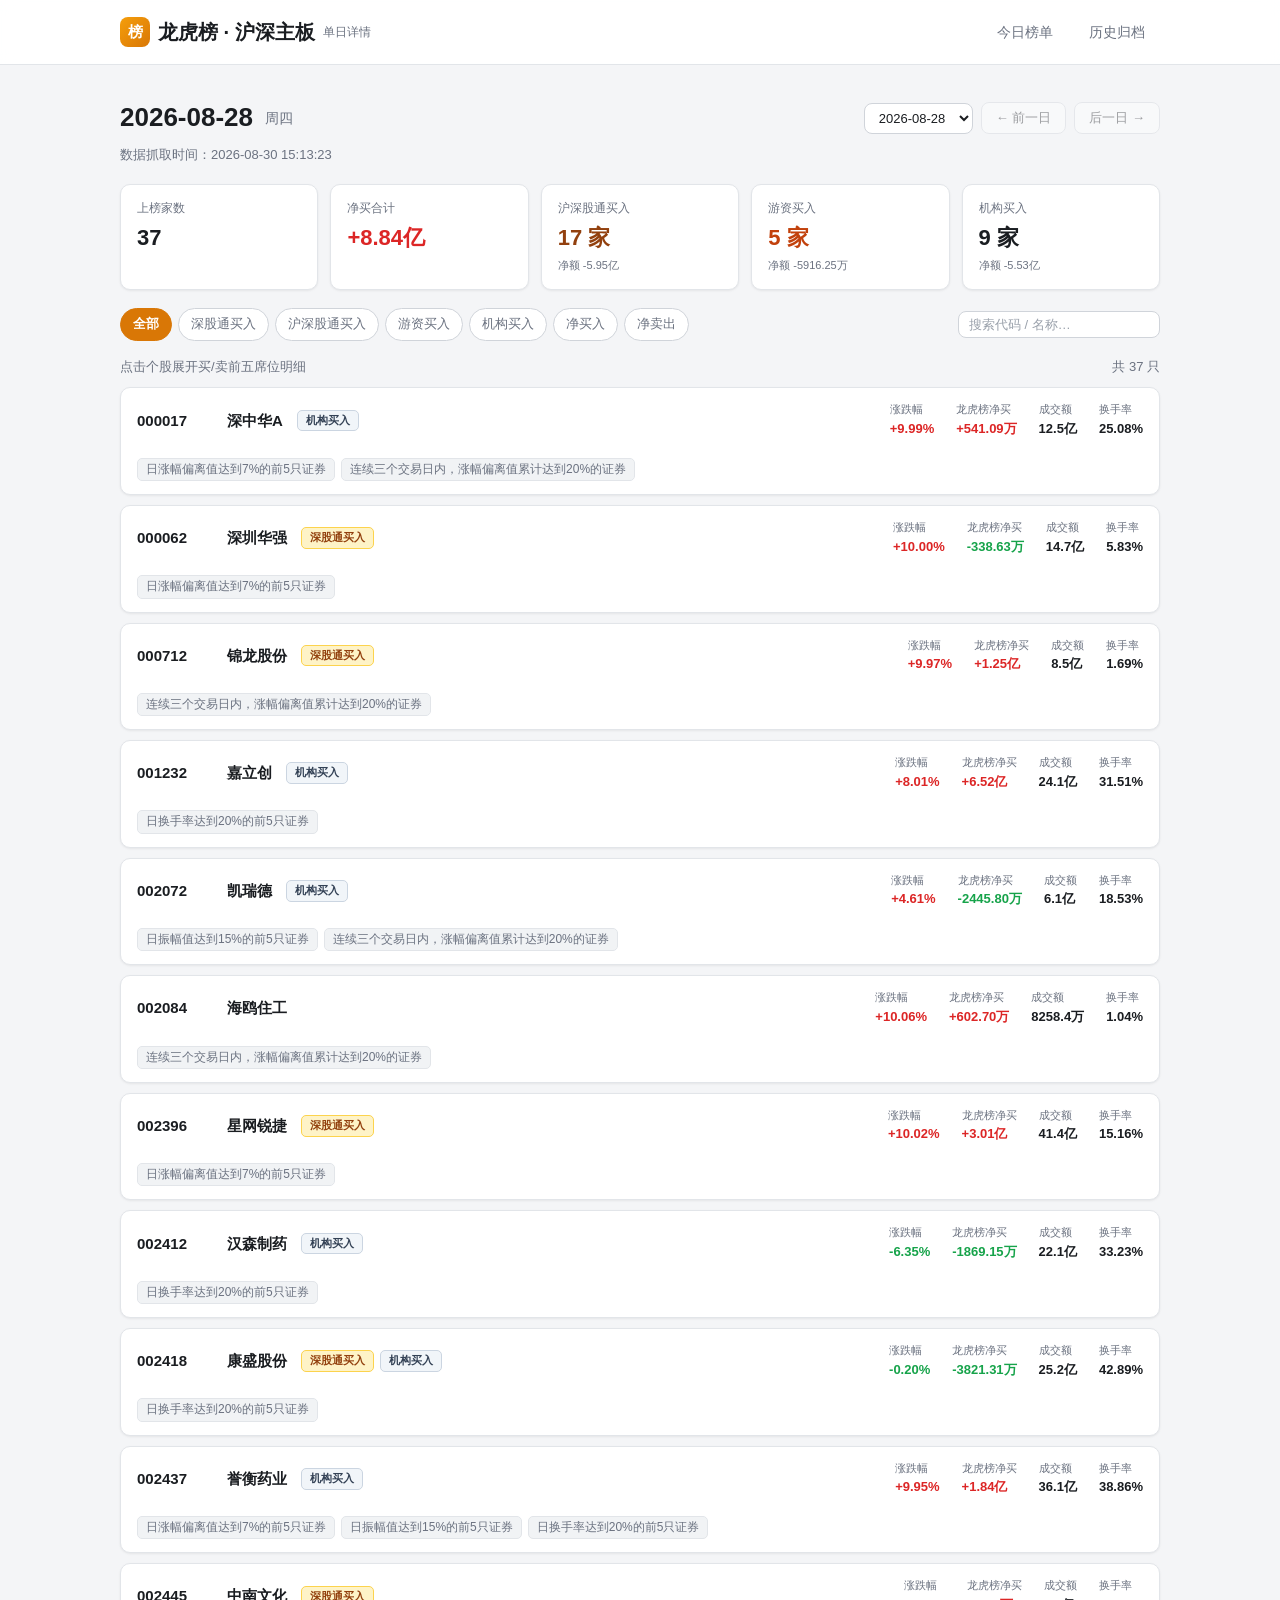
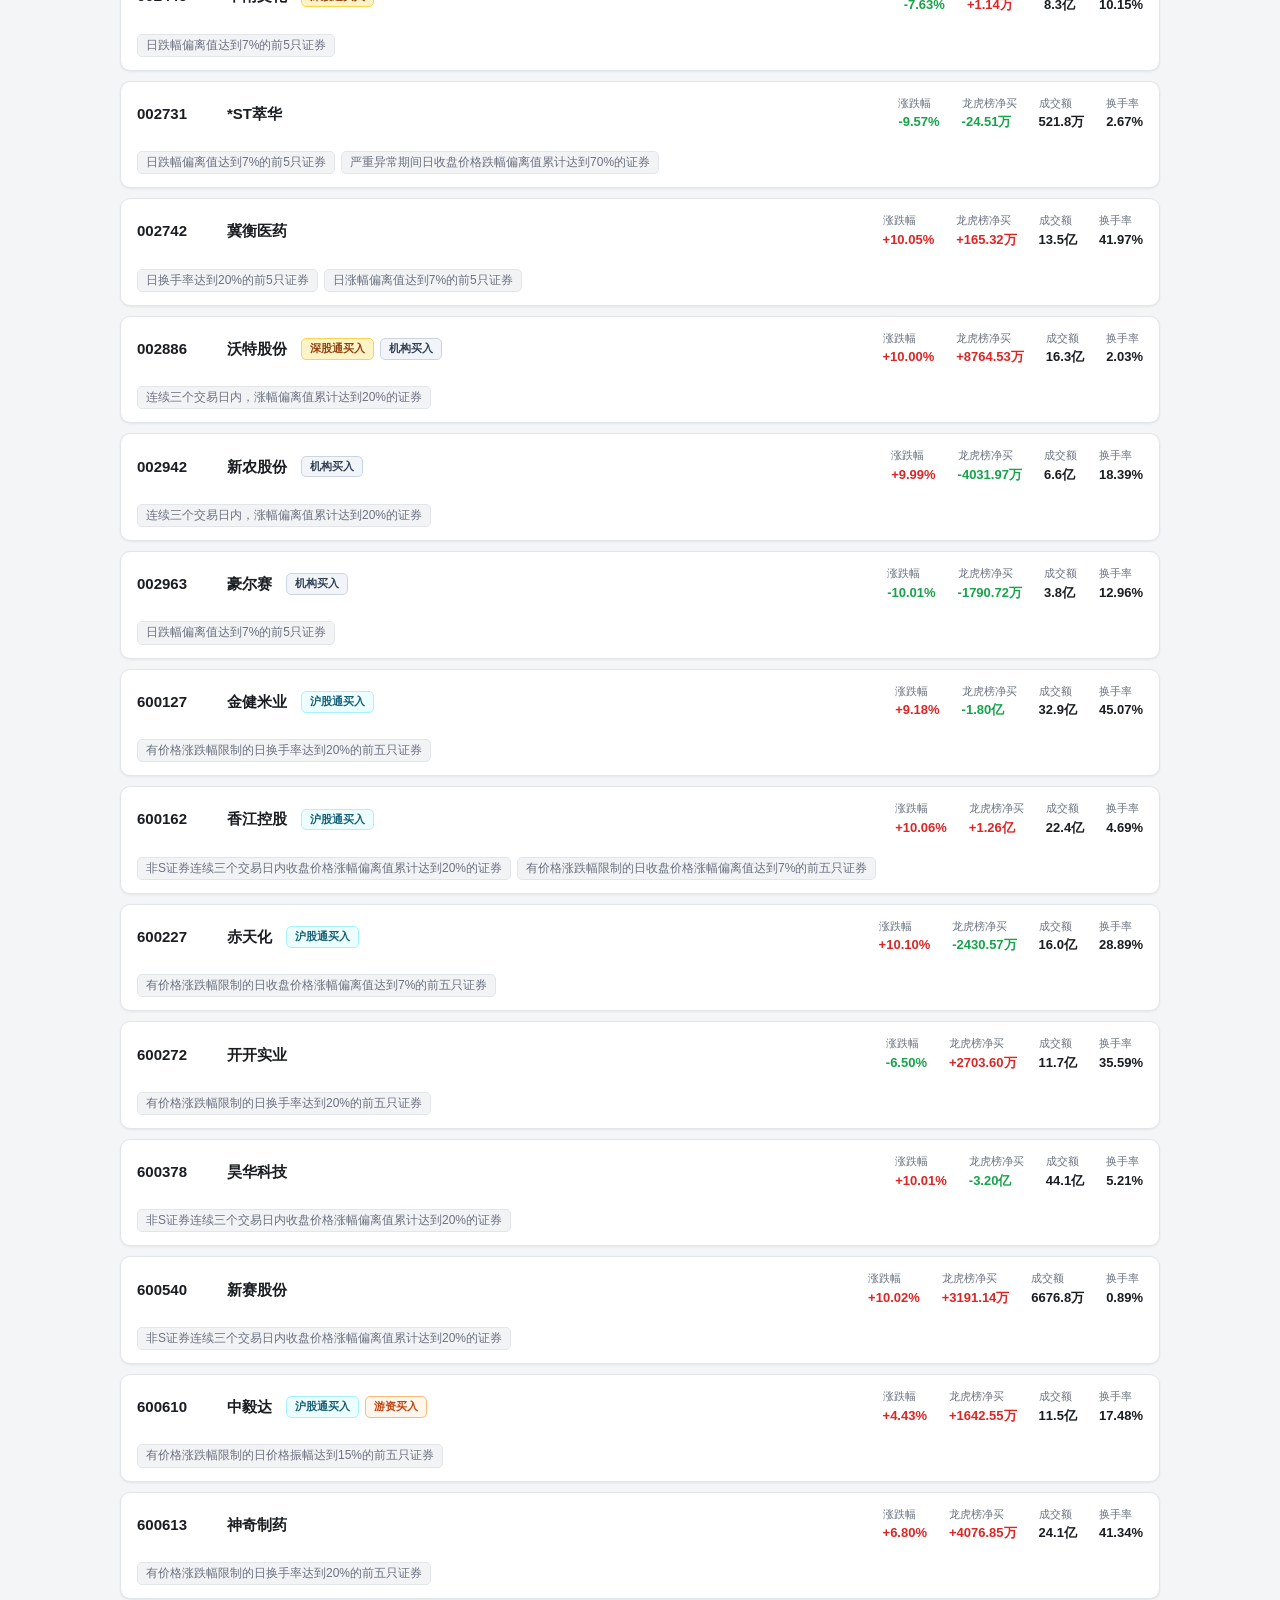
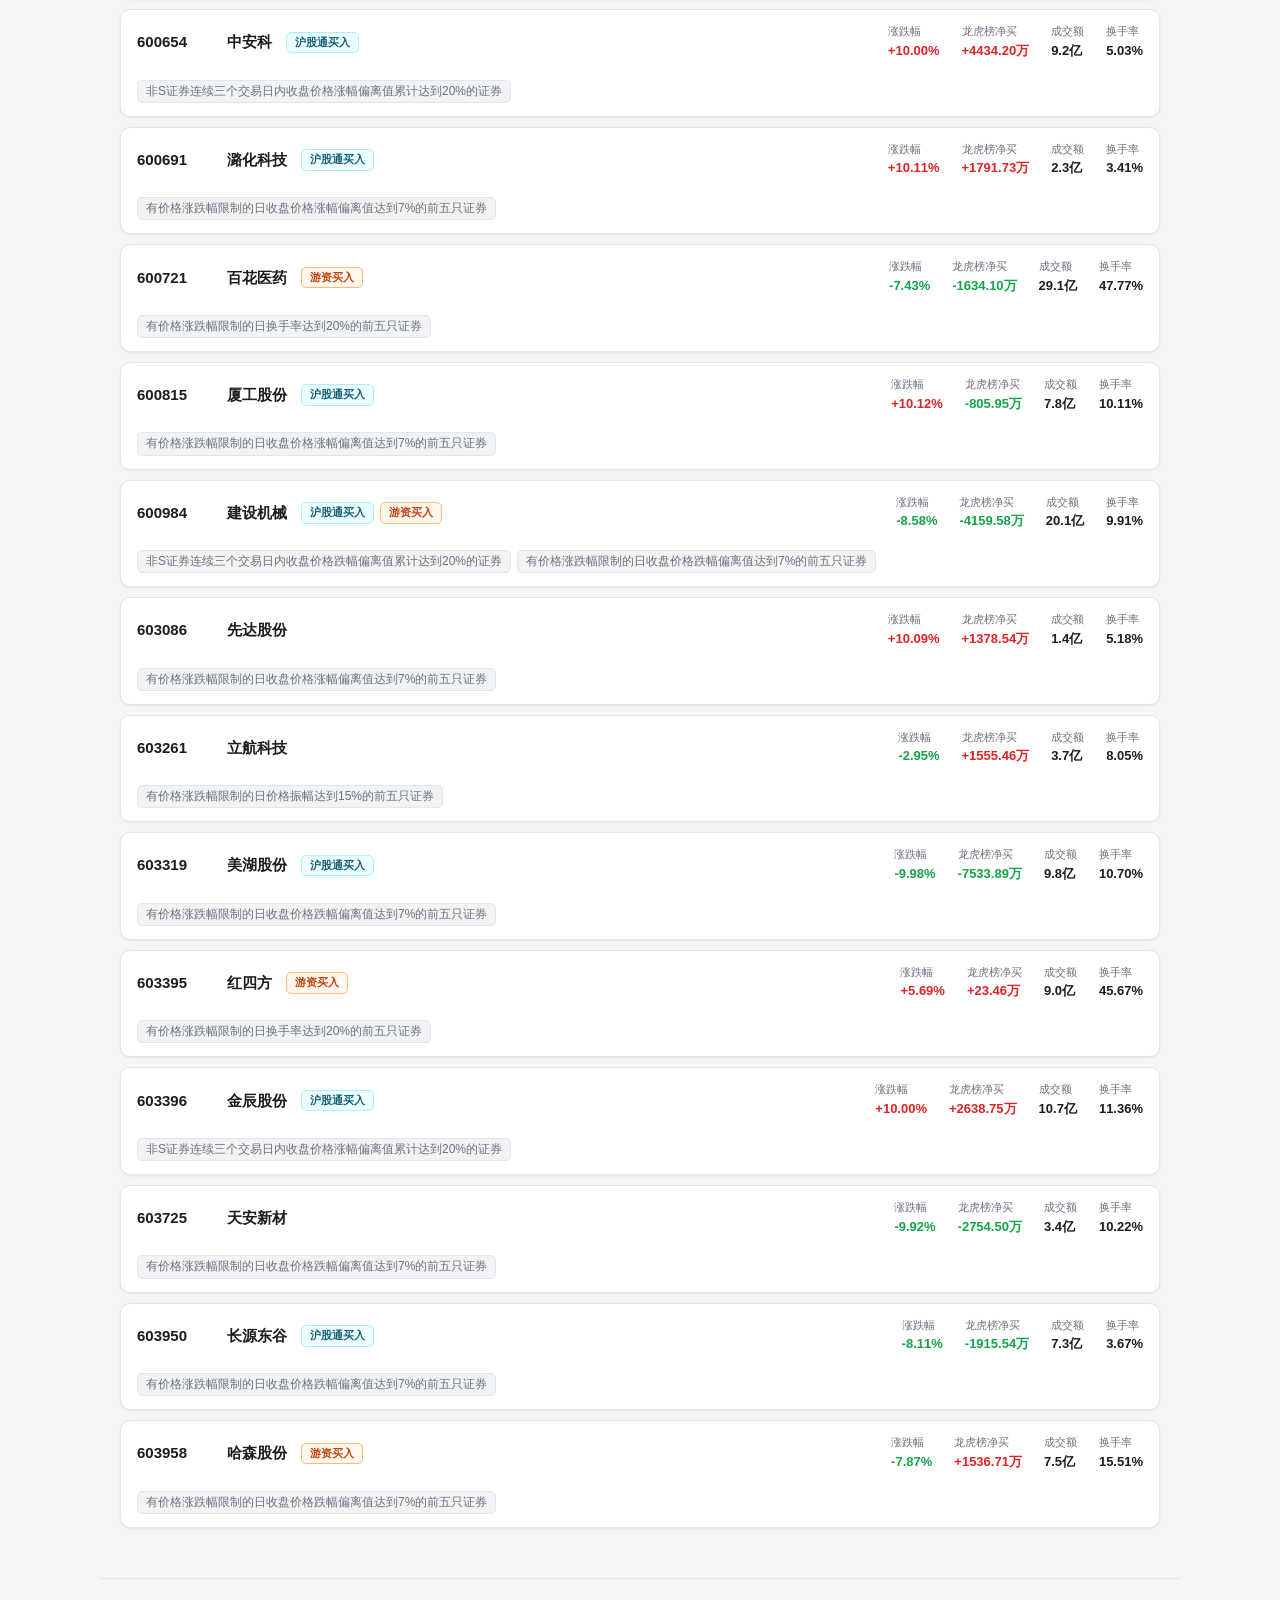
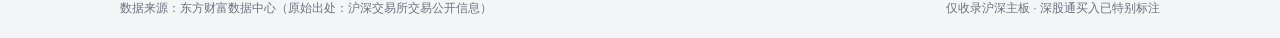
==== commit 2fea8656: "feat: 新增游资标签（拉萨系/益田路/江苏路等公认席位）+ 汇总统计与筛选；fix: 全量溢出验证通过" ====
--- a/detail.html
+++ b/detail.html
@@ -41,6 +41,7 @@
         <span class="chip active" data-filter="all">全部</span>
         <span class="chip" data-filter="deep">深股通买入</span>
         <span class="chip" data-filter="gutong">沪深股通买入</span>
+        <span class="chip" data-filter="youzi">游资买入</span>
         <span class="chip" data-filter="org">机构买入</span>
         <span class="chip" data-filter="netup">净买入</span>
         <span class="chip" data-filter="netdown">净卖出</span>
--- a/assets/style.css
+++ b/assets/style.css
@@ -215,6 +215,7 @@
 .tag.deep { color: var(--accent-deep); background: var(--accent-soft); border: 1px solid #fcd34d; }
 .tag.hutong { color: var(--hutong-deep); background: var(--hutong-soft); border: 1px solid #a5f3fc; }
 .tag.org { color: var(--org-deep); background: var(--org-soft); border: 1px solid #cbd5e1; }
+.tag.youzi { color: #c2410c; background: #fff7ed; border: 1px solid #fdba74; }
 
 .stock-metrics {
   display: flex;
@@ -256,6 +257,11 @@
 }
 @media (max-width: 700px) { .seat-body { grid-template-columns: 1fr; } }
 
+.seat-col {
+  min-width: 0;
+  overflow: hidden;
+}
+
 .seat-col h4 {
   font-size: 13px;
   color: var(--text-dim);
@@ -272,8 +278,8 @@
   margin-right: 8px;
   font-weight: 700;
 }
-.seat-col.buy h4 .side-tag { color: var(--up); background: var(--up-soft); }
-.seat-col.sell h4 .side-tag { color: var(--down); background: var(--down-soft); }
+.seat-col.buySeats h4 .side-tag { color: var(--up); background: var(--up-soft); }
+.seat-col.sellSeats h4 .side-tag { color: var(--down); background: var(--down-soft); }
 
 .seat-row {
   display: flex;
@@ -284,6 +290,7 @@
   font-size: 13px;
   font-variant-numeric: tabular-nums;
   min-width: 0;
+  overflow: hidden;
 }
 .seat-row + .seat-row { border-top: 1px solid var(--border); }
 .seat-row .rank {
@@ -299,7 +306,7 @@
   color: var(--text-dim);
 }
 .seat-row .sname {
-  flex: 1 1 auto;
+  flex: 1;
   min-width: 0;
   overflow: hidden;
   text-overflow: ellipsis;
@@ -329,10 +336,11 @@
 .seat-row .snet.up { color: var(--up); }
 .seat-row .snet.down { color: var(--down); }
 
-/* 深股通/沪股通/机构席位的高亮行 */
+/* 深股通/沪股通/机构/游资席位的高亮行 */
 .seat-row.deep { background: var(--accent-soft); }
 .seat-row.hutong { background: var(--hutong-soft); }
 .seat-row.org { background: var(--org-soft); }
+.seat-row.youzi { background: #fff7ed; }
 
 /* ---------- 空状态 ---------- */
 .empty {
